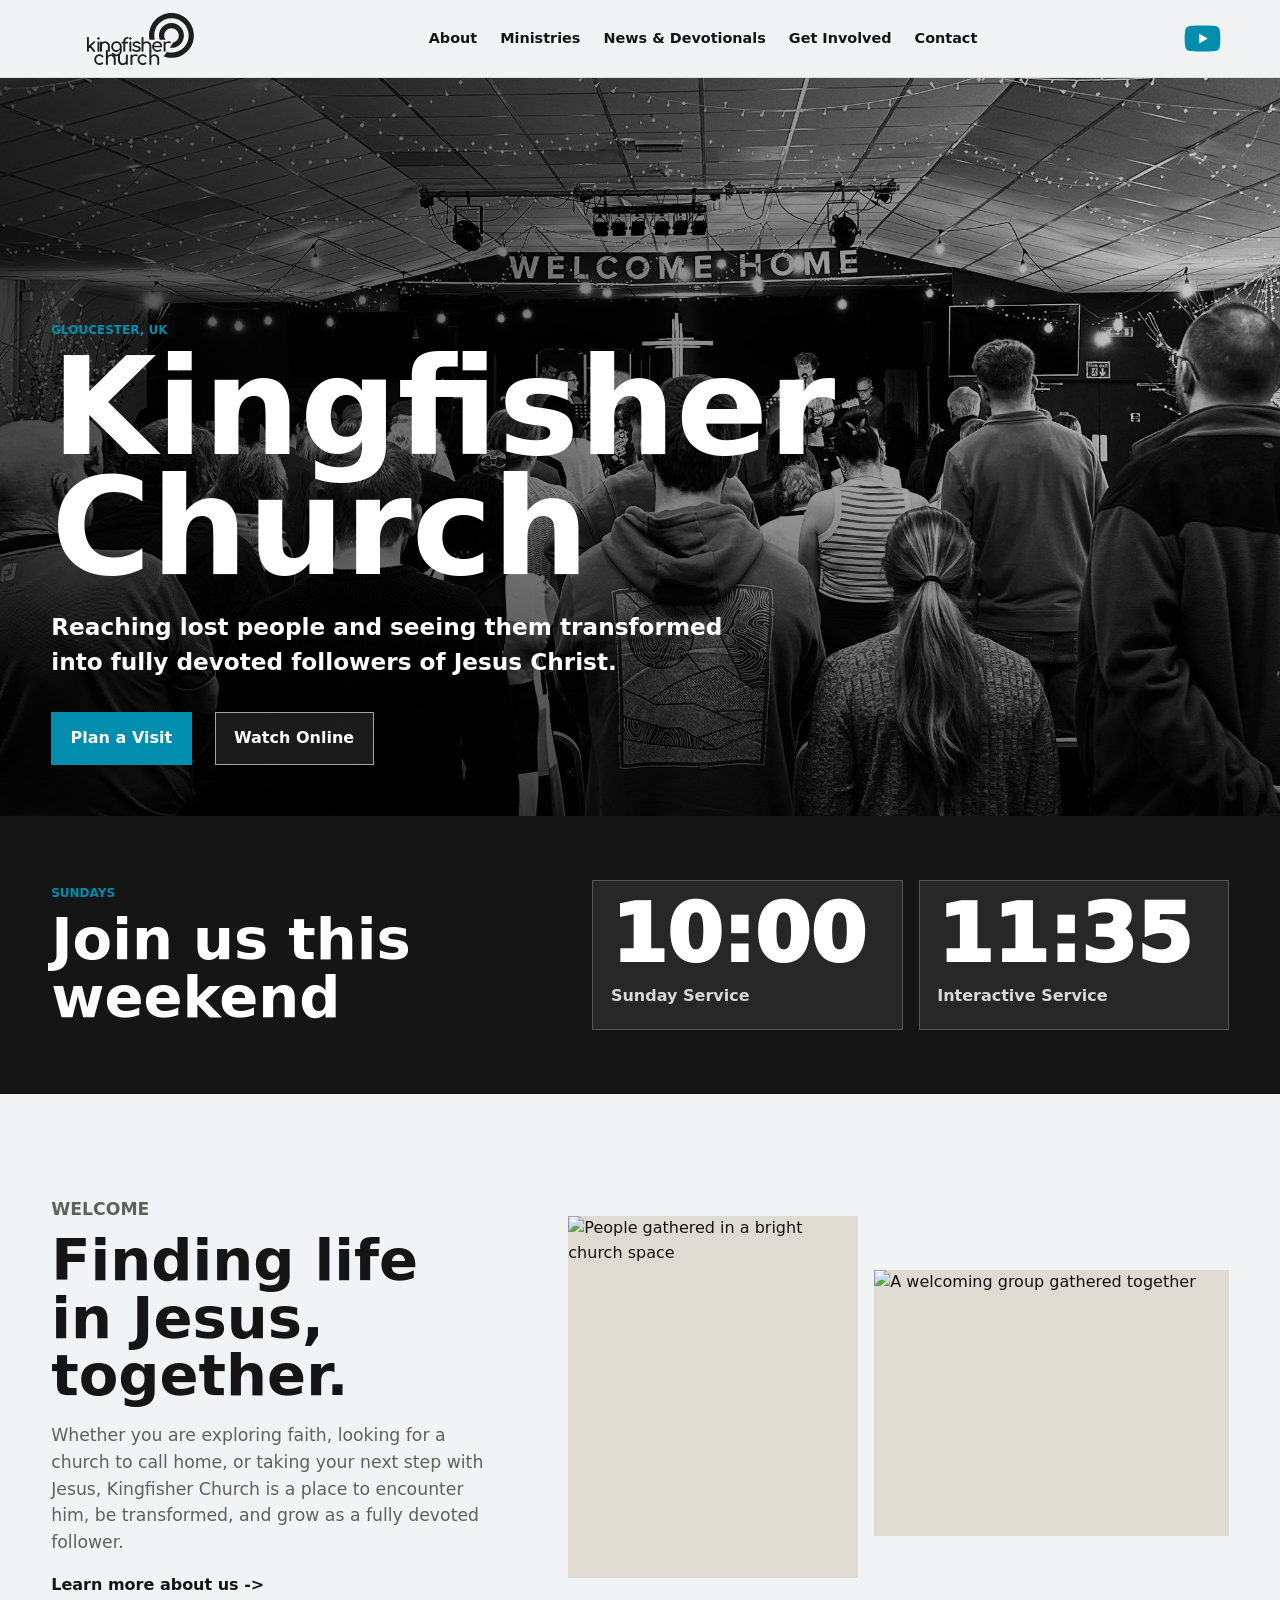
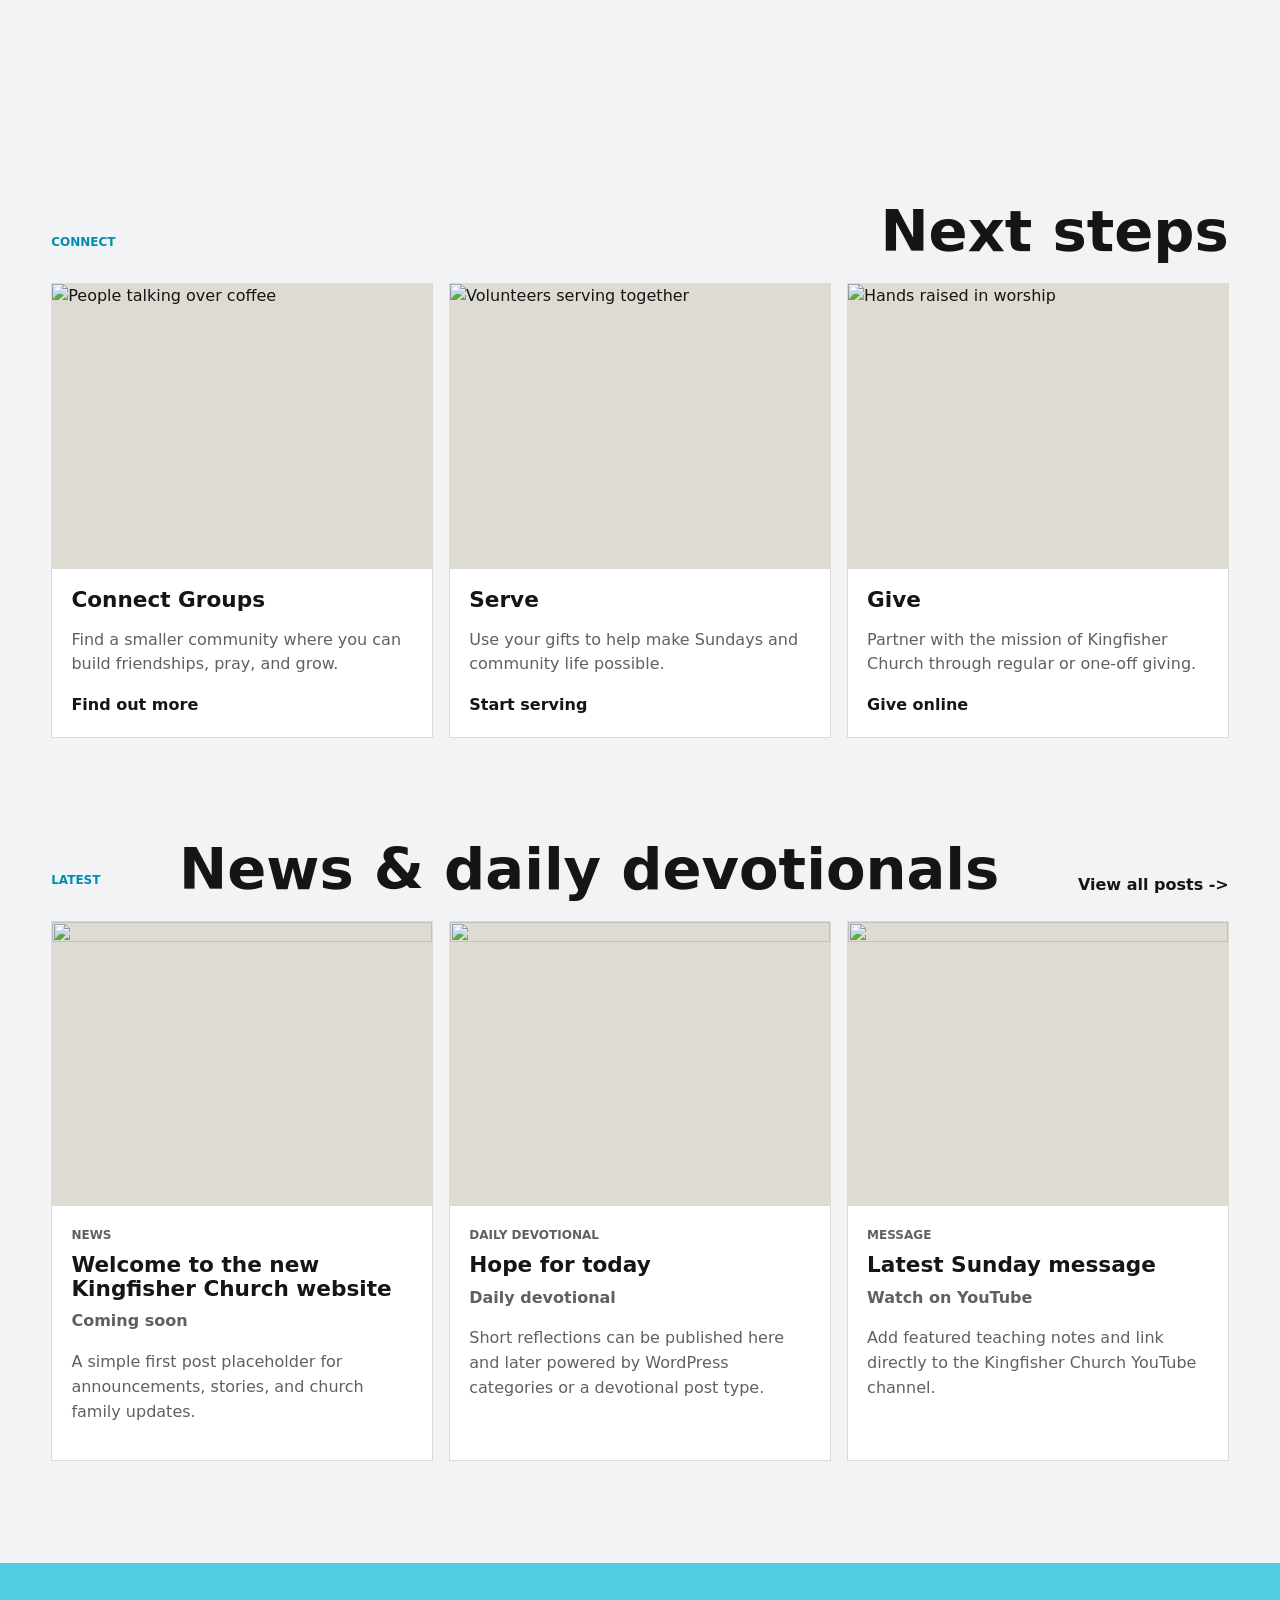
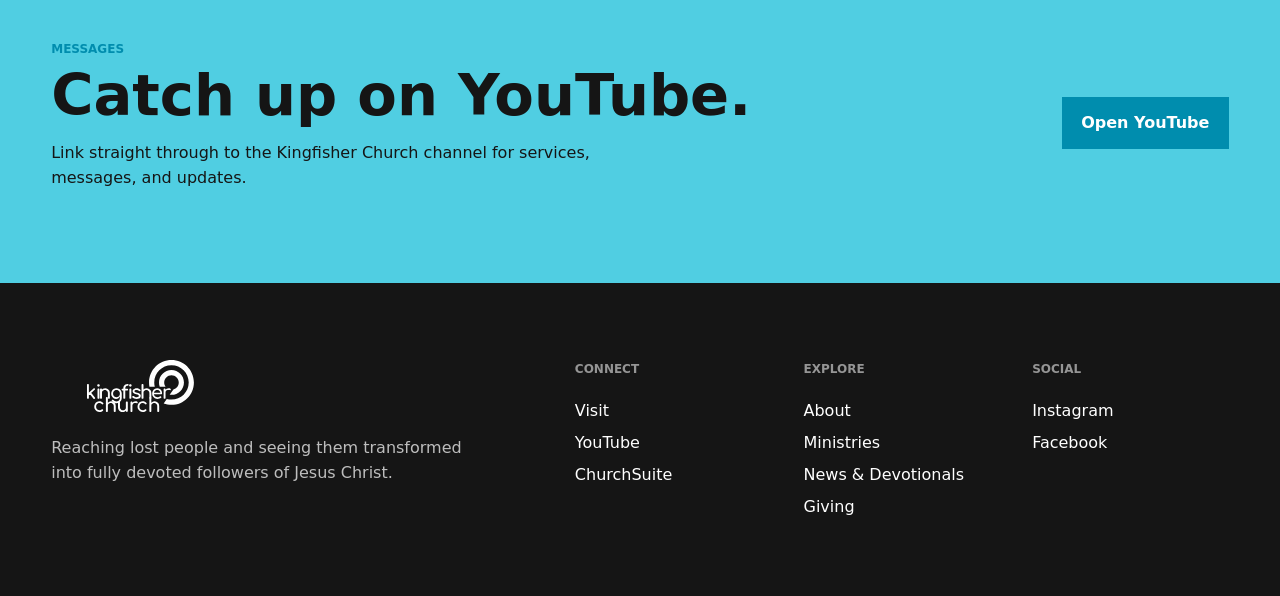
==== index.html @ 5fd3d388 "Initial Kingfisher website" ====
<!doctype html>
<html lang="en">
  <head>
    <meta charset="utf-8" />
    <meta name="viewport" content="width=device-width, initial-scale=1" />
    <meta
      name="description"
      content="Kingfisher Church in Gloucester: reaching lost people and seeing them transformed into fully devoted followers of Jesus Christ."
    />
    <title>Kingfisher Church | Gloucester</title>
    <link rel="preconnect" href="https://images.unsplash.com" />
    <link rel="stylesheet" href="assets/css/styles.css" />
    <script src="assets/js/content.js" defer></script>
    <script src="assets/js/main.js?v=4" defer></script>
  </head>
  <body data-page="home">
    <a class="skip-link" href="#main">Skip to content</a>
    <header class="site-header" data-header>
      <a class="brand" href="index.html" aria-label="Kingfisher Church home">
        <img class="brand-logo" src="assets/img/churchlogo.svg" alt="Kingfisher Church" />
      </a>
      <nav class="desktop-nav" aria-label="Primary navigation">
        <a href="about.html">About</a>
        <a href="ministries.html">Ministries</a>
        <a href="posts.html">News & Devotionals</a>
        <a href="get-involved.html">Get Involved</a>
        <a href="contact.html">Contact</a>
      </nav>
      <div class="header-actions">
        <a class="icon-link youtube-link" href="https://www.youtube.com/@kingfisherchurch" aria-label="Kingfisher Church on YouTube">
          <svg viewBox="0 0 24 24" aria-hidden="true">
            <path d="M22.54 6.42a2.78 2.78 0 0 0-1.95-1.96C18.88 4 12 4 12 4s-6.88 0-8.59.46a2.78 2.78 0 0 0-1.95 1.96A29 29 0 0 0 1 12a29 29 0 0 0 .46 5.58 2.78 2.78 0 0 0 1.95 1.96C5.12 20 12 20 12 20s6.88 0 8.59-.46a2.78 2.78 0 0 0 1.95-1.96A29 29 0 0 0 23 12a29 29 0 0 0-.46-5.58Z"></path>
            <path class="youtube-play" d="m10 15 5.2-3L10 9v6Z"></path>
          </svg>
        </a>
        <button class="menu-toggle" type="button" aria-expanded="false" aria-controls="mobile-menu" data-menu-toggle>
          <span data-menu-label>Menu</span>
          <span class="menu-icon" aria-hidden="true"></span>
        </button>
      </div>
    </header>

    <div class="mobile-menu" id="mobile-menu" aria-hidden="true" data-mobile-menu>
      <div class="mobile-menu-inner">
        <div class="mobile-menu-group">
          <p class="menu-group-title">Start Here</p>
          <a href="index.html">Home</a>
          <a href="about.html">About Us</a>
          <a href="contact.html">Visit Us</a>
        </div>
        <details class="mobile-folder" open>
          <summary>Explore</summary>
          <a href="ministries.html">Ministries</a>
          <a href="posts.html">News & Devotionals</a>
          <a href="get-involved.html">Get Involved</a>
        </details>
        <details class="mobile-folder">
          <summary>Connect</summary>
          <a href="https://www.youtube.com/@kingfisherchurch">YouTube Channel</a>
          <a href="https://login.churchsuite.com/">ChurchSuite</a>
          <a href="contact.html">Contact</a>
        </details>
        <a class="button mobile-feature-link" href="contact.html">Plan Your Visit</a>
      </div>
    </div>

    <main id="main">
      <section class="hero">
        <div class="hero-media" aria-hidden="true"></div>
        <div class="hero-content">
          <p class="eyebrow">Gloucester, UK</p>
          <h1>Kingfisher Church</h1>
          <p class="hero-copy">Reaching lost people and seeing them transformed into fully devoted followers of Jesus Christ.</p>
          <div class="hero-actions">
            <a class="button" href="contact.html">Plan a Visit</a>
            <a class="button button-ghost" href="https://www.youtube.com/@kingfisherchurch">Watch Online</a>
          </div>
        </div>
      </section>

      <section class="service-band" aria-labelledby="service-title">
        <div>
          <p class="eyebrow">Sundays</p>
          <h2 id="service-title">Join us this weekend</h2>
        </div>
        <div class="service-times">
          <article>
            <span>10:00</span>
            <p>Sunday Service</p>
          </article>
          <article>
            <span>11:35</span>
            <p>Interactive Service</p>
          </article>
        </div>
      </section>

      <section class="split-section">
        <div class="section-copy">
          <p class="eyebrow">Welcome</p>
          <h2>Finding life in Jesus, together.</h2>
          <p>
            Whether you are exploring faith, looking for a church to call home, or taking your next step with Jesus,
            Kingfisher Church is a place to encounter him, be transformed, and grow as a fully devoted follower.
          </p>
          <a class="arrow-link" href="about.html">Learn more about us</a>
        </div>
        <div class="image-pair" aria-label="Church community photos">
          <img
            src="https://images.unsplash.com/photo-1523803326055-9729b9e02e5a?auto=format&fit=crop&w=900&q=80"
            alt="People gathered in a bright church space"
          />
          <img
            src="https://images.unsplash.com/photo-1511632765486-a01980e01a18?auto=format&fit=crop&w=900&q=80"
            alt="A welcoming group gathered together"
          />
        </div>
      </section>

      <section class="card-section" aria-labelledby="next-title">
        <div class="section-heading">
          <p class="eyebrow">Connect</p>
          <h2 id="next-title">Next steps</h2>
        </div>
        <div class="feature-grid">
          <article class="feature-card">
            <img
              src="https://images.unsplash.com/photo-1529156069898-49953e39b3ac?auto=format&fit=crop&w=800&q=80"
              alt="People talking over coffee"
            />
            <div>
              <h3>Connect Groups</h3>
              <p>Find a smaller community where you can build friendships, pray, and grow.</p>
              <a href="get-involved.html#connect-groups">Find out more</a>
            </div>
          </article>
          <article class="feature-card">
            <img
              src="https://images.unsplash.com/photo-1559027615-cd4628902d4a?auto=format&fit=crop&w=800&q=80"
              alt="Volunteers serving together"
            />
            <div>
              <h3>Serve</h3>
              <p>Use your gifts to help make Sundays and community life possible.</p>
              <a href="get-involved.html#serving">Start serving</a>
            </div>
          </article>
          <article class="feature-card">
            <img
              src="https://images.unsplash.com/photo-1509099836639-18ba1795216d?auto=format&fit=crop&w=800&q=80"
              alt="Hands raised in worship"
            />
            <div>
              <h3>Give</h3>
              <p>Partner with the mission of Kingfisher Church through regular or one-off giving.</p>
              <a href="https://kingfisherchurch.churchsuite.com/donate/">Give online</a>
            </div>
          </article>
        </div>
      </section>

      <section class="latest-section" aria-labelledby="latest-title">
        <div class="section-heading">
          <p class="eyebrow">Latest</p>
          <h2 id="latest-title">News & daily devotionals</h2>
          <a class="arrow-link" href="posts.html">View all posts</a>
        </div>
        <div class="post-grid" data-post-preview></div>
      </section>

      <section class="cta-band">
        <div>
          <p class="eyebrow">Messages</p>
          <h2>Catch up on YouTube.</h2>
          <p>Link straight through to the Kingfisher Church channel for services, messages, and updates.</p>
        </div>
        <a class="button" href="https://www.youtube.com/@kingfisherchurch">Open YouTube</a>
      </section>
    </main>

    <footer class="site-footer" data-footer></footer>
  </body>
</html>
---- assets/css/styles.css ----
:root {
  --ink: #151515;
  --muted: #5e625d;
  --paper: #f1f3f4;
  --panel: #ffffff;
  --line: #dedbd2;
  --teal: #008dae;
  --teal-dark: #006c85;
  --coral: #008dae;
  --gold: #50cee2;
  --shadow: 0 24px 70px rgba(21, 21, 21, 0.14);
  --max: 1180px;
}

* {
  box-sizing: border-box;
}

html {
  scroll-behavior: smooth;
}

body {
  margin: 0;
  background: var(--paper);
  color: var(--ink);
  font-family:
    Inter, ui-sans-serif, system-ui, -apple-system, BlinkMacSystemFont, "Segoe UI", sans-serif;
  line-height: 1.55;
}

body.menu-open {
  overflow: hidden;
}

img {
  display: block;
  max-width: 100%;
}

a {
  color: inherit;
}

.skip-link {
  position: fixed;
  left: 1rem;
  top: 1rem;
  z-index: 30;
  transform: translateY(-150%);
  background: var(--ink);
  color: white;
  padding: 0.7rem 1rem;
}

.skip-link:focus {
  transform: translateY(0);
}

.site-header {
  position: sticky;
  top: 0;
  z-index: 20;
  display: flex;
  align-items: center;
  justify-content: space-between;
  min-height: 78px;
  padding: 0 4vw;
  background: rgba(241, 243, 244, 0.93);
  border-bottom: 1px solid rgba(222, 219, 210, 0.85);
  backdrop-filter: blur(18px);
}

.brand {
  display: inline-flex;
  align-items: center;
  color: var(--ink);
  font-weight: 800;
  text-decoration: none;
}

.brand-logo {
  display: block;
  width: 178px;
  max-width: 42vw;
  height: auto;
  max-height: 52px;
  object-fit: contain;
}

.desktop-nav,
.header-actions,
.hero-actions {
  display: flex;
  align-items: center;
  gap: clamp(0.8rem, 1.8vw, 1.6rem);
}

.desktop-nav a,
.text-link {
  color: var(--ink);
  font-size: 0.9rem;
  font-weight: 750;
  text-decoration: none;
}

.icon-link {
  display: inline-grid;
  width: 52px;
  height: 52px;
  place-items: center;
  color: var(--teal);
  text-decoration: none;
  transition:
    color 180ms ease,
    transform 180ms ease;
}

.icon-link:hover {
  color: var(--teal-dark);
  transform: translateY(-1px);
}

.icon-link svg {
  display: block;
  width: 39px;
  height: 39px;
  fill: currentColor;
}

.youtube-play {
  fill: white;
}

.desktop-nav a:hover,
.text-link:hover,
.arrow-link:hover,
.site-footer a:hover {
  color: var(--teal);
}

.button {
  display: inline-flex;
  align-items: center;
  justify-content: center;
  min-height: 46px;
  padding: 0.8rem 1.15rem;
  border: 1px solid var(--teal);
  background: var(--teal);
  color: white;
  font-weight: 800;
  text-decoration: none;
  transition:
    background 180ms ease,
    border-color 180ms ease,
    transform 180ms ease;
}

.button:hover {
  background: var(--teal-dark);
  border-color: var(--teal-dark);
  transform: translateY(-1px);
}

.button-small {
  min-height: 38px;
  padding: 0.55rem 0.95rem;
}

.button-ghost {
  background: rgba(255, 255, 255, 0.1);
  border-color: rgba(255, 255, 255, 0.6);
}

.button-secondary {
  background: var(--ink);
  border-color: var(--ink);
}

.menu-toggle {
  display: none;
  align-items: center;
  gap: 0.55rem;
  min-height: 42px;
  border: 1px solid var(--line);
  background: white;
  color: var(--ink);
  font: inherit;
  font-weight: 800;
  padding: 0.55rem 0.8rem;
}

.menu-icon {
  position: relative;
  width: 18px;
  height: 12px;
}

.menu-icon::before,
.menu-icon::after {
  position: absolute;
  left: 0;
  width: 18px;
  height: 2px;
  background: currentColor;
  content: "";
  transition:
    transform 180ms ease,
    top 180ms ease;
}

.menu-icon::before {
  top: 0;
}

.menu-icon::after {
  top: 10px;
}

.menu-open .menu-icon::before {
  top: 5px;
  transform: rotate(45deg);
}

.menu-open .menu-icon::after {
  top: 5px;
  transform: rotate(-45deg);
}

.mobile-menu {
  position: fixed;
  inset: 78px 0 0;
  z-index: 19;
  visibility: hidden;
  background: var(--paper);
  opacity: 0;
  transition:
    opacity 180ms ease,
    visibility 180ms ease;
}

.menu-open .mobile-menu {
  visibility: visible;
  opacity: 1;
}

.mobile-menu-inner {
  width: 100%;
  min-height: 100%;
  padding: 1rem 4vw 2rem;
  background: var(--paper);
  transform: translateX(100%);
  transition: transform 220ms ease;
}

.menu-open .mobile-menu-inner {
  transform: translateX(0);
}

.mobile-menu a,
.mobile-folder summary {
  display: flex;
  align-items: center;
  justify-content: space-between;
  min-height: 50px;
  border-bottom: 1px solid var(--line);
  color: var(--ink);
  font-size: 1.05rem;
  font-weight: 800;
  text-decoration: none;
}

.mobile-folder summary {
  cursor: pointer;
}

.mobile-folder a {
  padding-left: 1rem;
  color: var(--muted);
  font-size: 1rem;
}

.menu-group-title,
.eyebrow,
.tag {
  margin: 0 0 0.55rem;
  color: var(--coral);
  font-size: 0.75rem;
  font-weight: 900;
  letter-spacing: 0;
  text-transform: uppercase;
}

.mobile-feature-link {
  width: 100%;
  margin-top: 1.2rem;
}

.hero {
  position: relative;
  display: grid;
  min-height: clamp(620px, 82vh, 820px);
  align-items: end;
  padding: min(18vh, 9rem) 4vw 4vw;
  overflow: hidden;
  color: white;
}

.hero-media {
  position: absolute;
  inset: 0;
  background:
    linear-gradient(90deg, rgba(0, 0, 0, 0.72), rgba(0, 0, 0, 0.18)),
    linear-gradient(0deg, rgba(0, 0, 0, 0.5), transparent 45%),
    url("../img/kingfisher-hero.jpg") center / cover;
  transform: scale(1.02);
}

.hero-content {
  position: relative;
  width: min(820px, 100%);
}

.hero h1,
.page-hero h1 {
  max-width: 980px;
  margin: 0;
  font-size: 8.5rem;
  line-height: 0.88;
  letter-spacing: 0;
  text-wrap: balance;
}

.hero-copy {
  max-width: 720px;
  margin: 1.3rem 0 2rem;
  font-size: 1.45rem;
  font-weight: 700;
}

.service-band {
  display: grid;
  grid-template-columns: minmax(0, 0.8fr) minmax(300px, 1fr);
  gap: 2rem;
  align-items: center;
  padding: clamp(2rem, 5vw, 4rem) 4vw;
  background: var(--ink);
  color: white;
}

.service-band h2,
.section-heading h2,
.section-copy h2,
.cta-band h2,
.contact-card h2,
.pathway h2,
.values-band h2 {
  margin: 0;
  font-size: 3.6rem;
  line-height: 1;
  letter-spacing: 0;
  text-wrap: balance;
}

.service-times {
  display: grid;
  grid-template-columns: repeat(2, minmax(0, 1fr));
  gap: 1rem;
}

.service-times article {
  min-height: 150px;
  padding: 1.1rem;
  border: 1px solid rgba(255, 255, 255, 0.22);
  background: rgba(255, 255, 255, 0.08);
}

.service-times span {
  display: block;
  font-size: 5rem;
  font-weight: 950;
  line-height: 0.9;
}

.service-times p {
  margin: 0.85rem 0 0;
  color: rgba(255, 255, 255, 0.82);
  font-weight: 800;
}

.split-section,
.card-section,
.latest-section,
.devotional-callout,
.giving-layout,
.content-section,
.pastor-band,
.values-band,
.pathway-list,
.scripture-band,
.give-panel,
.contact-layout {
  width: min(var(--max), calc(100% - 8vw));
  margin: 0 auto;
  padding: clamp(3.5rem, 8vw, 7rem) 0;
}

.split-section {
  display: grid;
  grid-template-columns: minmax(0, 0.8fr) minmax(300px, 1.2fr);
  gap: clamp(2rem, 6vw, 5rem);
  align-items: center;
}

.section-copy p {
  max-width: 62ch;
  color: var(--muted);
  font-size: 1.08rem;
}

.arrow-link {
  color: var(--ink);
  font-weight: 900;
  text-decoration: none;
}

.arrow-link::after {
  content: " ->";
}

.image-pair {
  display: grid;
  grid-template-columns: 0.9fr 1.1fr;
  gap: 1rem;
  align-items: end;
}

.image-pair img,
.wide-image,
.feature-card img,
.post-card img,
.ministry-card img {
  width: 100%;
  object-fit: cover;
  background: var(--line);
}

.image-pair img:first-child {
  aspect-ratio: 4 / 5;
}

.image-pair img:last-child {
  aspect-ratio: 4 / 3;
  margin-bottom: 12%;
}

.wide-image {
  aspect-ratio: 5 / 3;
}

.section-heading {
  display: flex;
  align-items: end;
  justify-content: space-between;
  gap: 1.5rem;
  margin-bottom: 1.4rem;
}

.section-intro {
  max-width: 58ch;
  margin: 0;
  color: var(--muted);
  font-size: 1.02rem;
}

.story-section {
  align-items: start;
  grid-template-columns: minmax(0, 1fr) minmax(300px, 0.9fr);
}

.story-section .section-copy p {
  max-width: 66ch;
}

.story-aside {
  display: grid;
  gap: 1.2rem;
  align-content: start;
}

.story-aside .wide-image {
  aspect-ratio: 4 / 3;
}

.mission-quote {
  margin: 0;
  padding: 1.2rem 1.2rem 1.2rem 1.4rem;
  background: var(--panel);
  border-left: 5px solid var(--teal);
}

.mission-quote p {
  margin: 0;
  color: var(--ink);
  font-size: 1.5rem;
  font-weight: 900;
  line-height: 1.15;
  text-transform: uppercase;
}

.mission-quote cite {
  display: block;
  margin-top: 0.55rem;
  color: var(--muted);
  font-style: normal;
  font-weight: 800;
}

.pastor-band {
  display: grid;
  grid-template-columns: minmax(180px, 280px) minmax(0, 1fr);
  gap: clamp(1.4rem, 4vw, 3rem);
  align-items: center;
  padding-top: 0;
}

.pastor-photo {
  width: 100%;
  height: clamp(320px, 34vw, 420px);
  aspect-ratio: 4 / 5;
  object-fit: cover;
  object-position: center top;
  background: var(--line);
}

.pastor-copy {
  max-width: 680px;
  padding: clamp(1.4rem, 4vw, 2.4rem);
  background: var(--panel);
  border: 1px solid var(--line);
}

.pastor-copy h2 {
  margin: 0;
  font-size: 3rem;
  line-height: 1;
  letter-spacing: 0;
}

.pastor-copy p {
  color: var(--muted);
  font-size: 1.05rem;
}

.pastor-copy .leader-role {
  margin: 0.75rem 0 1rem;
  color: var(--ink);
  font-weight: 900;
}

.bio-placeholder {
  margin-bottom: 0;
  padding-top: 1rem;
  border-top: 1px solid var(--line);
  font-weight: 800;
}

.feature-grid,
.post-grid,
.ministry-grid,
.value-grid {
  display: grid;
  grid-template-columns: repeat(3, minmax(0, 1fr));
  gap: 1rem;
}

.feature-card,
.post-card,
.ministry-card,
.value-grid article,
.contact-card {
  background: var(--panel);
  border: 1px solid var(--line);
}

.feature-card img,
.post-card img {
  aspect-ratio: 4 / 3;
}

.feature-card div,
.post-card div,
.ministry-card div,
.value-grid article {
  padding: 1.2rem;
}

.core-values article {
  display: grid;
  grid-template-columns: 76px minmax(0, 1fr);
  gap: 1.2rem;
  align-content: start;
  align-items: start;
  min-height: 150px;
}

.core-values p {
  margin: 0;
  color: var(--ink);
  font-weight: 750;
}

.value-grid.core-values {
  grid-template-columns: repeat(2, minmax(0, 1fr));
}

.value-number {
  display: block;
  color: var(--teal);
  font-size: clamp(3.2rem, 6vw, 5rem);
  font-weight: 950;
  line-height: 0.82;
}

.feature-card h3,
.post-card h3,
.ministry-card h2,
.value-grid h3 {
  margin: 0 0 0.55rem;
  font-size: 1.35rem;
  line-height: 1.1;
}

.feature-card p,
.post-card p,
.ministry-card p,
.value-grid p {
  color: var(--muted);
}

.feature-card a {
  font-weight: 900;
  text-decoration: none;
}

.latest-section {
  padding-top: 0;
}

.devotional-callout {
  display: flex;
  align-items: center;
  justify-content: space-between;
  gap: 2rem;
  padding: clamp(1.8rem, 4vw, 2.6rem);
  background: var(--panel);
  border: 1px solid var(--line);
}

.devotional-callout h2 {
  margin: 0;
  font-size: 2.2rem;
  line-height: 1;
  letter-spacing: 0;
}

.devotional-callout p:not(.eyebrow) {
  max-width: 58ch;
  color: var(--muted);
}

.post-date {
  margin: 0;
  color: var(--teal);
  font-weight: 850;
}

.giving-layout {
  display: grid;
  grid-template-columns: minmax(0, 1fr) minmax(320px, 0.85fr);
  gap: clamp(2rem, 6vw, 5rem);
  align-items: start;
}

.giving-layout-flipped {
  grid-template-columns: minmax(320px, 0.75fr) minmax(0, 1fr);
  padding-top: 0;
}

.giving-copy h2,
.give-panel h2 {
  margin: 0;
  font-size: 3.4rem;
  line-height: 1;
  letter-spacing: 0;
  text-wrap: balance;
}

.giving-copy p,
.content-prose p,
.give-panel p,
.support-note p {
  color: var(--muted);
  font-size: 1.08rem;
}

.teaching-list {
  display: grid;
  gap: 0.8rem;
  margin: 1.6rem 0 0;
  padding: 0;
  list-style: none;
}

.teaching-list li {
  padding: 1rem 1.1rem;
  background: var(--panel);
  border-left: 4px solid var(--teal);
  color: var(--ink);
  font-weight: 750;
}

.giving-media {
  position: sticky;
  top: 104px;
}

.video-frame {
  position: relative;
  aspect-ratio: 16 / 9;
  background: var(--ink);
}

.video-frame iframe {
  position: absolute;
  inset: 0;
  width: 100%;
  height: 100%;
  border: 0;
}

.video-fallback-link {
  display: inline-block;
  margin-top: 0.75rem;
  color: var(--ink);
  font-weight: 900;
  text-decoration: none;
}

.video-fallback-link::after {
  content: " ->";
}

.scripture-band {
  display: grid;
  grid-template-columns: repeat(2, minmax(0, 1fr));
  gap: 1rem;
  padding-top: 0;
}

.scripture-band blockquote,
.support-note,
.give-panel {
  margin: 0;
  padding: clamp(1.4rem, 4vw, 2.4rem);
  background: var(--panel);
  border: 1px solid var(--line);
}

.scripture-band p {
  margin: 0;
  color: var(--ink);
  font-size: 1.55rem;
  font-weight: 900;
  line-height: 1.15;
}

.scripture-band cite {
  display: block;
  margin-top: 0.8rem;
  color: var(--muted);
  font-style: normal;
  font-weight: 850;
}

.content-section {
  padding-top: 0;
}

.content-prose {
  max-width: 850px;
}

.support-note h3 {
  margin: 0 0 0.7rem;
  font-size: 1.5rem;
  line-height: 1.1;
}

.support-carousel {
  position: relative;
  margin-top: 1.4rem;
  padding: 0 2.3rem;
}

.support-carousel-track {
  position: relative;
  height: 190px;
  overflow: hidden;
}

.support-slide {
  position: absolute;
  top: 50%;
  left: 50%;
  display: grid;
  width: min(62%, 270px);
  min-height: 126px;
  margin: 0;
  place-items: center;
  opacity: 0;
  pointer-events: none;
  transform: translate(-50%, -50%) scale(0.5);
  transition:
    opacity 300ms ease,
    transform 300ms ease;
}

.support-slide:first-child,
.support-slide.is-active {
  z-index: 2;
  opacity: 1;
  transform: translate(-50%, -50%) scale(1);
}

.support-carousel.is-ready .support-slide:first-child {
  opacity: 0;
  transform: translate(-50%, -50%) scale(0.5);
}

.support-carousel.is-ready .support-slide.is-active {
  opacity: 1;
  transform: translate(-50%, -50%) scale(1);
}

.support-slide.is-prev {
  z-index: 1;
  opacity: 0.5;
  transform: translate(-122%, -50%) scale(0.58);
}

.support-slide.is-next {
  z-index: 1;
  opacity: 0.5;
  transform: translate(22%, -50%) scale(0.58);
}

.support-slide img {
  width: 100%;
  height: 108px;
  object-fit: contain;
  filter: grayscale(1);
  opacity: 0.82;
}

.support-slide.is-active img {
  opacity: 0.9;
}

.support-slide figcaption {
  position: absolute;
  width: 1px;
  height: 1px;
  margin: -1px;
  padding: 0;
  overflow: hidden;
  clip: rect(0 0 0 0);
  white-space: nowrap;
  border: 0;
}

.carousel-control {
  position: absolute;
  top: 50%;
  z-index: 3;
  display: inline-grid;
  width: 34px;
  height: 34px;
  place-items: center;
  border: 1px solid var(--line);
  background: var(--panel);
  color: var(--ink);
  cursor: pointer;
  font: inherit;
  font-size: 1.6rem;
  font-weight: 900;
  line-height: 1;
  transform: translateY(-50%);
}

.carousel-control:hover {
  border-color: var(--teal);
  color: var(--teal);
}

.carousel-control-prev {
  left: 0;
}

.carousel-control-next {
  right: 0;
}

.support-logo-fallback {
  display: grid;
  grid-template-columns: repeat(2, minmax(0, 1fr));
  gap: 0.8rem;
  margin-top: 1.2rem;
}

.support-logo-fallback img {
  width: 100%;
  height: 58px;
  padding: 0.85rem;
  object-fit: contain;
  background: rgba(241, 243, 244, 0.72);
  border: 1px solid var(--line);
  filter: grayscale(1);
  opacity: 0.74;
}

.give-panel {
  display: grid;
  grid-template-columns: minmax(0, 1fr) minmax(250px, 0.45fr);
  gap: 2rem;
  align-items: center;
  margin-bottom: clamp(3.5rem, 8vw, 7rem);
}

.give-actions {
  display: grid;
  gap: 1rem;
  justify-items: start;
}

.cta-band {
  display: flex;
  align-items: center;
  justify-content: space-between;
  gap: 2rem;
  padding: clamp(2.5rem, 6vw, 5rem) 4vw;
  background: var(--gold);
}

.cta-band p {
  max-width: 60ch;
}

.site-footer {
  display: grid;
  grid-template-columns: 1.5fr repeat(3, minmax(120px, 0.6fr));
  gap: 2rem;
  padding: clamp(2.5rem, 6vw, 5rem) 4vw;
  background: var(--ink);
  color: white;
}

.site-footer p {
  max-width: 420px;
  color: rgba(255, 255, 255, 0.72);
}

.site-footer h2 {
  margin: 0 0 0.8rem;
  color: rgba(255, 255, 255, 0.55);
  font-size: 0.75rem;
  text-transform: uppercase;
}

.site-footer nav {
  display: grid;
  align-content: start;
  gap: 0.45rem;
}

.site-footer a {
  color: white;
  text-decoration: none;
}

.footer-brand {
  color: white;
}

.footer-brand .brand-logo {
  filter: brightness(0) invert(1);
}

.page-hero {
  padding: clamp(5rem, 10vw, 9rem) 4vw clamp(3rem, 6vw, 5rem);
  background: var(--ink);
  color: white;
}

.giving-hero {
  position: relative;
  overflow: hidden;
  isolation: isolate;
}

.giving-hero::before {
  position: absolute;
  inset: 0;
  z-index: -2;
  background: url("../img/giving-hero.jpg") center / cover;
  content: "";
  filter: grayscale(1);
  transform: scale(1.02);
}

.giving-hero::after {
  position: absolute;
  inset: 0;
  z-index: -1;
  background:
    linear-gradient(90deg, rgba(0, 0, 0, 0.84), rgba(0, 0, 0, 0.56) 48%, rgba(0, 0, 0, 0.28)),
    linear-gradient(0deg, rgba(0, 0, 0, 0.62), rgba(0, 0, 0, 0.18) 62%);
  content: "";
}

.page-hero p {
  max-width: 760px;
  font-size: 1.25rem;
}

.compact-hero {
  min-height: 420px;
  display: grid;
  align-content: end;
}

.ministry-grid {
  grid-template-columns: repeat(2, minmax(0, 1fr));
}

.ministry-card img {
  aspect-ratio: 16 / 9;
}

.pathway-list {
  display: grid;
  gap: 1rem;
}

.pathway {
  display: grid;
  grid-template-columns: 90px minmax(0, 1fr);
  gap: 1rem;
  padding: clamp(1.4rem, 4vw, 2.5rem);
  background: white;
  border: 1px solid var(--line);
}

.pathway > span {
  color: var(--coral);
  font-size: 2.4rem;
  font-weight: 950;
  line-height: 1;
}

.pathway p {
  max-width: 720px;
  color: var(--muted);
}

.pathway-more {
  display: block;
  width: fit-content;
  margin-top: 1rem;
  color: var(--ink);
  font-weight: 900;
  text-decoration: none;
}

.pathway-more::after {
  content: " ->";
}

.contact-layout {
  display: grid;
  grid-template-columns: minmax(280px, 0.65fr) minmax(320px, 1fr);
  gap: 1rem;
}

.contact-card {
  padding: clamp(1.4rem, 4vw, 2.2rem);
}

.contact-card dl {
  display: grid;
  gap: 1rem;
  margin: 1.4rem 0;
}

.contact-card dt {
  font-weight: 900;
}

.contact-card dd {
  margin: 0.2rem 0 0;
  color: var(--muted);
}

.map-wrap {
  min-height: 480px;
  background: white;
  border: 1px solid var(--line);
}

.map-wrap iframe {
  display: block;
  width: 100%;
  height: 440px;
  border: 0;
}

.map-wrap a {
  display: inline-block;
  padding: 1rem;
  font-weight: 850;
}

@media (max-width: 980px) {
  .desktop-nav,
  .header-actions .text-link,
  .header-actions .icon-link,
  .header-actions .button-small {
    display: none;
  }

  .menu-toggle {
    display: inline-flex;
  }

  .service-band,
  .split-section,
  .giving-layout,
  .pastor-band,
  .give-panel,
  .contact-layout {
    grid-template-columns: 1fr;
  }

  .hero h1,
  .page-hero h1 {
    font-size: 6.2rem;
  }

  .service-band h2,
  .section-heading h2,
  .section-copy h2,
  .giving-copy h2,
  .give-panel h2,
  .cta-band h2,
  .contact-card h2,
  .pathway h2,
  .values-band h2 {
    font-size: 2.9rem;
  }

  .service-times span {
    font-size: 4rem;
  }

  .pastor-photo {
    max-width: 320px;
  }

  .giving-media {
    position: static;
  }

  .feature-grid,
  .post-grid,
  .scripture-band,
  .value-grid,
  .ministry-grid,
  .site-footer {
    grid-template-columns: 1fr 1fr;
  }
}

@media (max-width: 680px) {
  .site-header {
    min-height: 68px;
  }

  .brand-logo {
    width: 146px;
    max-height: 44px;
  }

  .mobile-menu {
    inset: 68px 0 0;
  }

  .hero {
    min-height: 640px;
  }

  .hero h1,
  .page-hero h1 {
    font-size: 3.6rem;
  }

  .hero-copy {
    font-size: 1.15rem;
  }

  .service-band h2,
  .section-heading h2,
  .section-copy h2,
  .giving-copy h2,
  .give-panel h2,
  .cta-band h2,
  .contact-card h2,
  .pathway h2,
  .values-band h2 {
    font-size: 2.25rem;
  }

  .service-times span {
    font-size: 3.2rem;
  }

  .hero-actions,
  .cta-band,
  .devotional-callout,
  .section-heading {
    align-items: stretch;
    flex-direction: column;
  }

  .mission-quote p {
    font-size: 1.25rem;
  }

  .pastor-copy h2 {
    font-size: 2.25rem;
  }

  .pastor-photo {
    max-width: none;
  }

  .service-times,
  .feature-grid,
  .post-grid,
  .scripture-band,
  .support-logo-fallback,
  .value-grid,
  .ministry-grid,
  .site-footer {
    grid-template-columns: 1fr;
  }

  .core-values article {
    grid-template-columns: 1fr;
    min-height: 0;
  }

  .value-grid.core-values {
    grid-template-columns: 1fr;
  }

  .value-number {
    font-size: 3.6rem;
  }

  .support-carousel {
    padding: 0 0.55rem;
  }

  .support-carousel-track {
    height: 170px;
  }

.support-slide {
    width: min(76%, 270px);
    min-height: 116px;
  }

  .support-slide img {
    height: 104px;
  }

  .image-pair {
    grid-template-columns: 1fr;
  }

  .image-pair img:last-child {
    margin-bottom: 0;
  }

  .pathway {
    grid-template-columns: 1fr;
  }

  .map-wrap {
    min-height: 360px;
  }

  .map-wrap iframe {
    height: 320px;
  }
}
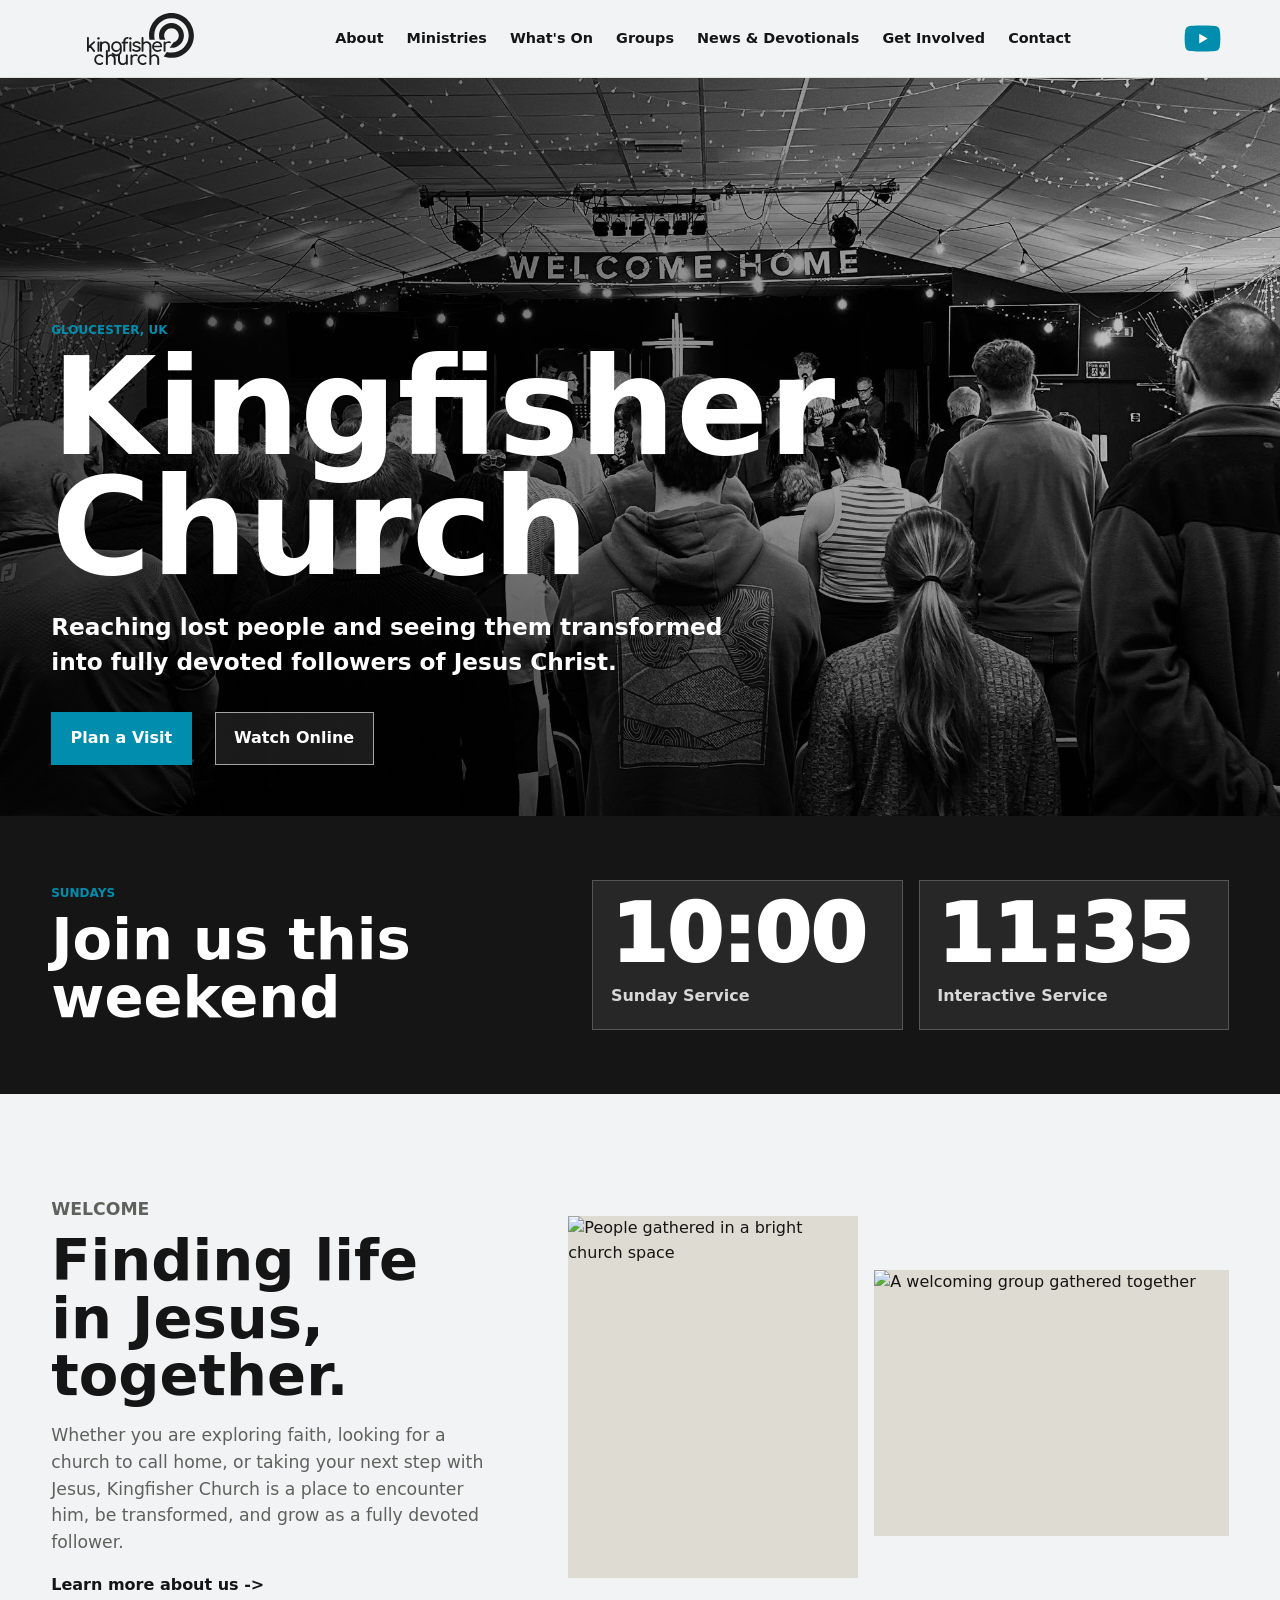
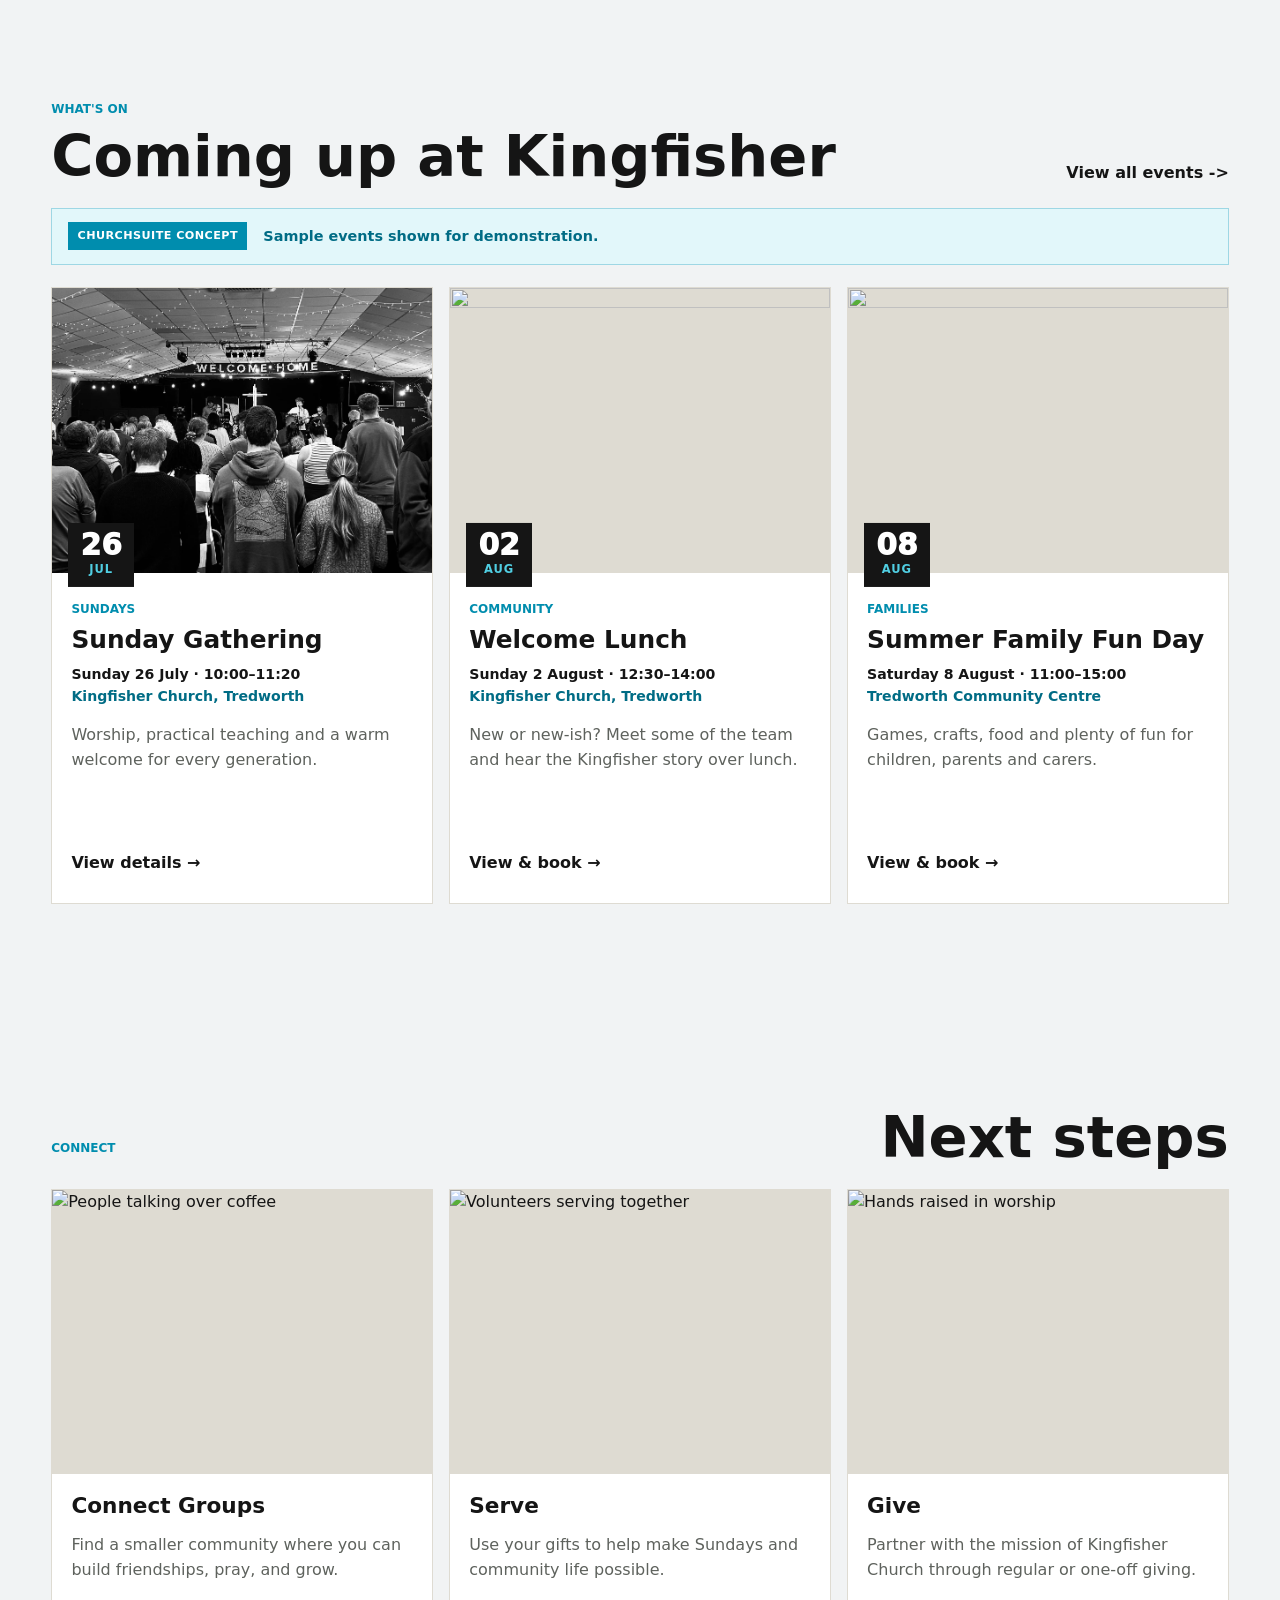
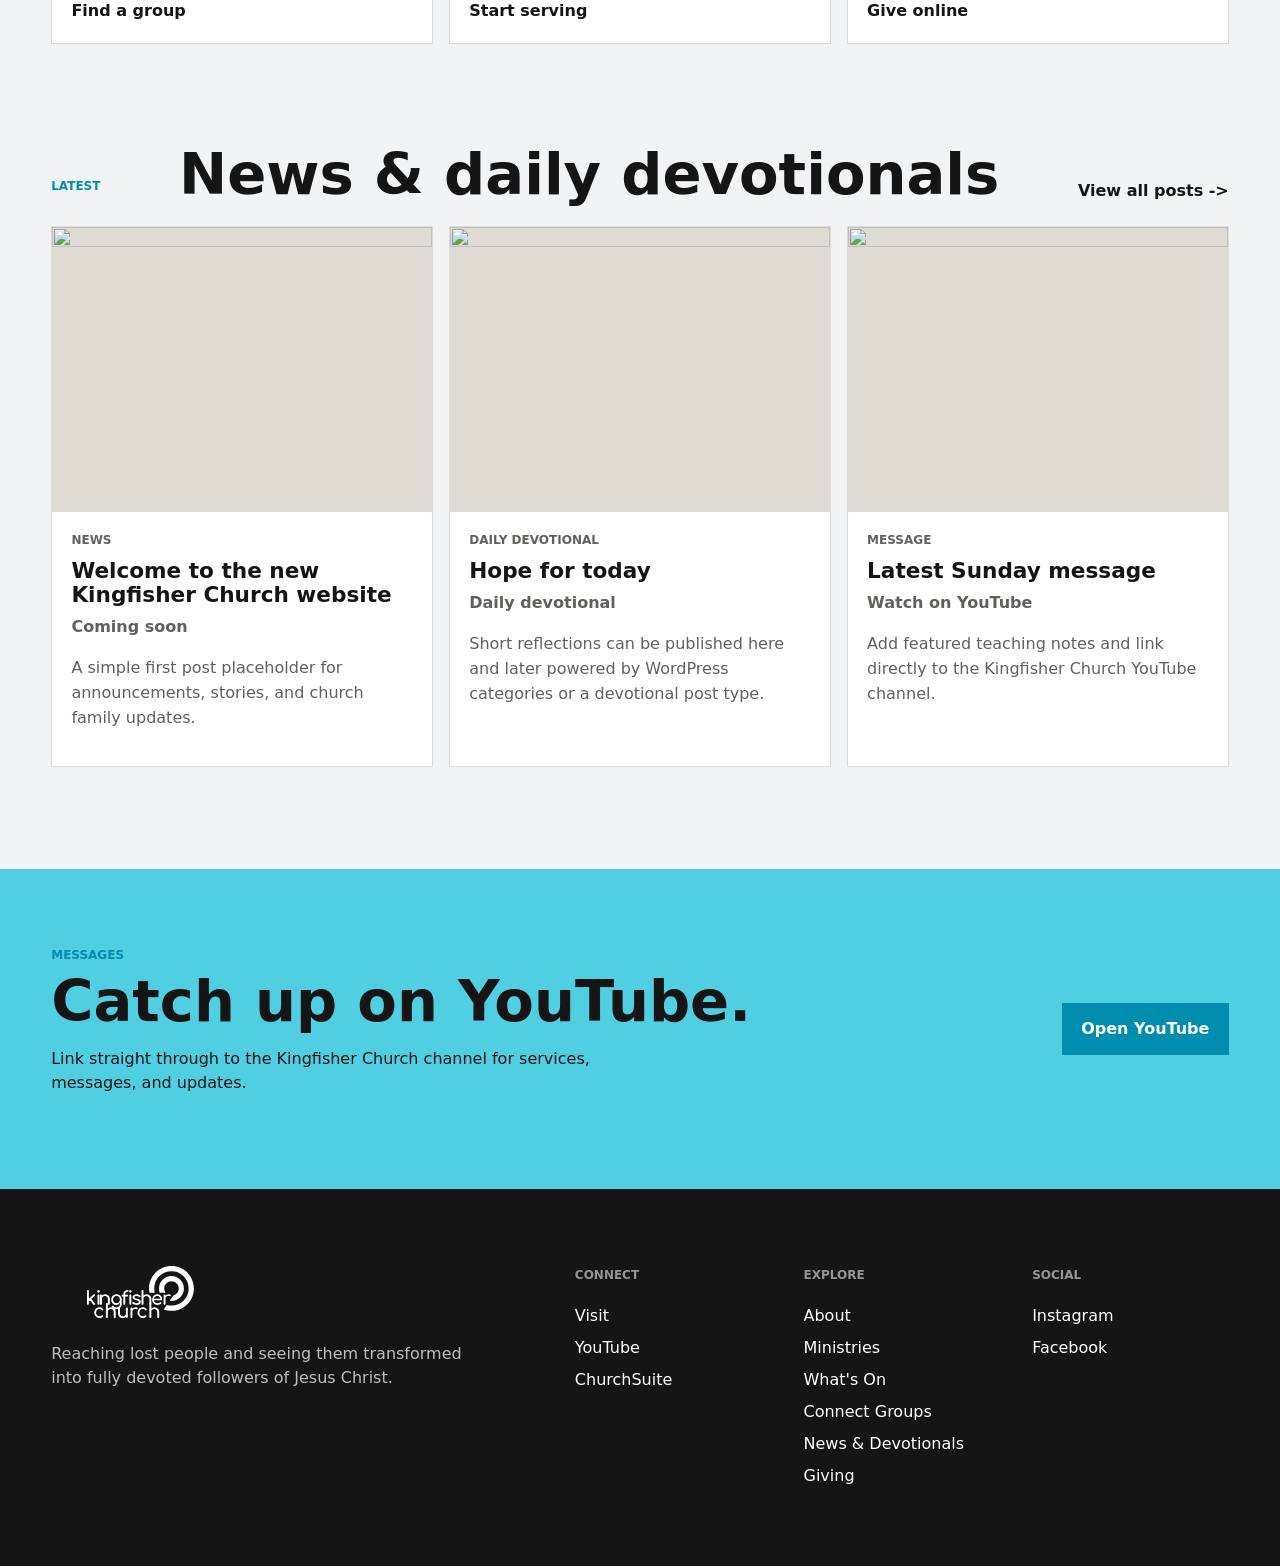
==== commit e4c7e5a1: "Add ChurchSuite integration concept" ====
--- a/index.html
+++ b/index.html
@@ -11,7 +11,9 @@
     <link rel="preconnect" href="https://images.unsplash.com" />
     <link rel="stylesheet" href="assets/css/styles.css" />
     <script src="assets/js/content.js" defer></script>
-    <script src="assets/js/main.js?v=4" defer></script>
+    <script src="assets/js/churchsuite-demo-data.js" defer></script>
+    <script src="assets/js/main.js?v=5" defer></script>
+    <script src="assets/js/churchsuite-demo.js" defer></script>
   </head>
   <body data-page="home">
     <a class="skip-link" href="#main">Skip to content</a>
@@ -22,6 +24,8 @@
       <nav class="desktop-nav" aria-label="Primary navigation">
         <a href="about.html">About</a>
         <a href="ministries.html">Ministries</a>
+        <a href="events.html">What's On</a>
+        <a href="groups.html">Groups</a>
         <a href="posts.html">News & Devotionals</a>
         <a href="get-involved.html">Get Involved</a>
         <a href="contact.html">Contact</a>
@@ -51,6 +55,8 @@
         <details class="mobile-folder" open>
           <summary>Explore</summary>
           <a href="ministries.html">Ministries</a>
+          <a href="events.html">What's On</a>
+          <a href="groups.html">Connect Groups</a>
           <a href="posts.html">News & Devotionals</a>
           <a href="get-involved.html">Get Involved</a>
         </details>
@@ -117,6 +123,21 @@
         </div>
       </section>
 
+      <section class="integration-preview" aria-labelledby="home-events-title">
+        <div class="section-heading integration-heading">
+          <div>
+            <p class="eyebrow">What's On</p>
+            <h2 id="home-events-title">Coming up at Kingfisher</h2>
+          </div>
+          <a class="arrow-link" href="events.html">View all events</a>
+        </div>
+        <div class="integration-demo-notice compact-demo-notice" aria-label="Demonstration notice">
+          <span>ChurchSuite concept</span>
+          <p>Sample events shown for demonstration.</p>
+        </div>
+        <div class="event-grid" data-event-preview></div>
+      </section>
+
       <section class="card-section" aria-labelledby="next-title">
         <div class="section-heading">
           <p class="eyebrow">Connect</p>
@@ -131,7 +152,7 @@
             <div>
               <h3>Connect Groups</h3>
               <p>Find a smaller community where you can build friendships, pray, and grow.</p>
-              <a href="get-involved.html#connect-groups">Find out more</a>
+              <a href="groups.html">Find a group</a>
             </div>
           </article>
           <article class="feature-card">
--- a/assets/css/styles.css
+++ b/assets/css/styles.css
@@ -1033,6 +1033,530 @@
   font-size: 1.25rem;
 }
 
+[hidden] {
+  display: none !important;
+}
+
+.integration-hero {
+  position: relative;
+  min-height: 500px;
+  display: grid;
+  align-content: end;
+  overflow: hidden;
+  isolation: isolate;
+  background:
+    radial-gradient(circle at 84% 18%, rgba(80, 206, 226, 0.42) 0 9%, transparent 9.3%),
+    radial-gradient(circle at 78% 30%, rgba(0, 141, 174, 0.46) 0 17%, transparent 17.3%),
+    linear-gradient(125deg, #151515 0 59%, #006c85 59% 78%, #008dae 78%);
+}
+
+.integration-hero::after {
+  position: absolute;
+  right: 7vw;
+  bottom: -105px;
+  z-index: -1;
+  width: clamp(240px, 32vw, 450px);
+  aspect-ratio: 1;
+  border: 36px solid rgba(255, 255, 255, 0.12);
+  border-radius: 50%;
+  content: "";
+}
+
+.groups-hero {
+  background:
+    radial-gradient(circle at 81% 24%, rgba(255, 255, 255, 0.13) 0 12%, transparent 12.3%),
+    linear-gradient(125deg, #151515 0 57%, #006c85 57% 76%, #50cee2 76%);
+}
+
+.integration-demo-notice {
+  display: flex;
+  width: min(var(--max), calc(100% - 8vw));
+  margin: 1.25rem auto 0;
+  align-items: center;
+  gap: 1rem;
+  padding: 0.85rem 1rem;
+  background: #e2f7fa;
+  border: 1px solid rgba(0, 141, 174, 0.3);
+  color: var(--teal-dark);
+}
+
+.integration-demo-notice span {
+  flex: 0 0 auto;
+  padding: 0.32rem 0.58rem;
+  background: var(--teal);
+  color: white;
+  font-size: 0.7rem;
+  font-weight: 900;
+  letter-spacing: 0.04em;
+  text-transform: uppercase;
+}
+
+.integration-demo-notice p {
+  margin: 0;
+  font-size: 0.9rem;
+  font-weight: 750;
+}
+
+.compact-demo-notice {
+  width: auto;
+  margin: 1rem 0 1.4rem;
+}
+
+.integration-section,
+.integration-preview,
+.connect-form-section {
+  width: min(var(--max), calc(100% - 8vw));
+  margin: 0 auto;
+  padding: clamp(3.5rem, 8vw, 7rem) 0;
+}
+
+.integration-preview {
+  padding-top: 0;
+}
+
+.integration-heading h2,
+.connect-form-intro h2,
+.group-help-band h2 {
+  margin: 0;
+  font-size: 3.6rem;
+  line-height: 1;
+  letter-spacing: 0;
+  text-wrap: balance;
+}
+
+.filter-row {
+  display: flex;
+  gap: 0.55rem;
+  margin: 2rem 0;
+  overflow-x: auto;
+  padding-bottom: 0.3rem;
+  scrollbar-width: thin;
+}
+
+.filter-chip {
+  flex: 0 0 auto;
+  min-height: 42px;
+  padding: 0.55rem 0.85rem;
+  border: 1px solid var(--line);
+  background: var(--panel);
+  color: var(--ink);
+  cursor: pointer;
+  font: inherit;
+  font-size: 0.86rem;
+  font-weight: 850;
+}
+
+.filter-chip:hover,
+.filter-chip.is-active {
+  border-color: var(--teal);
+  background: var(--teal);
+  color: white;
+}
+
+.event-grid {
+  display: grid;
+  grid-template-columns: repeat(3, minmax(0, 1fr));
+  gap: 1rem;
+}
+
+.event-card {
+  display: grid;
+  min-width: 0;
+  background: var(--panel);
+  border: 1px solid var(--line);
+}
+
+.event-card-image {
+  position: relative;
+}
+
+.event-card-image img {
+  width: 100%;
+  aspect-ratio: 4 / 3;
+  object-fit: cover;
+  background: var(--line);
+}
+
+.event-date-tile {
+  position: absolute;
+  left: 1rem;
+  bottom: 0;
+  display: grid;
+  min-width: 66px;
+  padding: 0.5rem 0.65rem;
+  place-items: center;
+  background: var(--ink);
+  color: white;
+  text-decoration: none;
+  transform: translateY(22%);
+}
+
+.event-date-tile span {
+  font-size: 1.85rem;
+  font-weight: 950;
+  line-height: 1;
+}
+
+.event-date-tile strong {
+  color: var(--gold);
+  font-size: 0.72rem;
+  letter-spacing: 0.08em;
+  text-transform: uppercase;
+}
+
+.event-card-copy {
+  display: flex;
+  min-height: 330px;
+  flex-direction: column;
+  padding: 1.7rem 1.2rem 1.25rem;
+}
+
+.event-card-copy h3 {
+  margin: 0 0 0.65rem;
+  font-size: 1.55rem;
+  line-height: 1.05;
+}
+
+.event-card-copy > p:not(.tag, .event-meta, .event-location) {
+  color: var(--muted);
+}
+
+.event-meta,
+.event-location {
+  margin: 0;
+  font-size: 0.88rem;
+  font-weight: 800;
+}
+
+.event-location {
+  color: var(--teal-dark);
+}
+
+.arrow-button {
+  width: fit-content;
+  margin: auto 0 0;
+  padding: 0.45rem 0;
+  border: 0;
+  background: transparent;
+  color: var(--ink);
+  cursor: pointer;
+  font: inherit;
+  font-weight: 900;
+  text-align: left;
+}
+
+.arrow-button::after {
+  content: " →";
+}
+
+.arrow-button:hover {
+  color: var(--teal);
+}
+
+.group-finder {
+  display: grid;
+  grid-template-columns: minmax(260px, 1.4fr) repeat(2, minmax(160px, 0.6fr));
+  gap: 0.8rem;
+  margin-top: 2rem;
+  padding: 1.2rem;
+  background: var(--ink);
+  color: white;
+}
+
+.group-finder label,
+.integration-form label {
+  display: grid;
+  gap: 0.4rem;
+  font-size: 0.82rem;
+  font-weight: 850;
+}
+
+.group-finder input,
+.group-finder select,
+.integration-form input,
+.integration-form textarea {
+  width: 100%;
+  min-height: 48px;
+  border: 1px solid var(--line);
+  border-radius: 0;
+  background: white;
+  color: var(--ink);
+  font: inherit;
+  padding: 0.7rem 0.75rem;
+}
+
+.integration-form textarea {
+  resize: vertical;
+}
+
+.group-finder input:focus,
+.group-finder select:focus,
+.integration-form input:focus,
+.integration-form textarea:focus {
+  border-color: var(--teal);
+  outline: 3px solid rgba(80, 206, 226, 0.28);
+}
+
+.results-bar {
+  display: flex;
+  align-items: center;
+  justify-content: space-between;
+  gap: 1rem;
+  margin: 1.2rem 0;
+  color: var(--muted);
+  font-size: 0.9rem;
+}
+
+.results-bar p {
+  margin: 0;
+}
+
+.group-grid {
+  display: grid;
+  grid-template-columns: repeat(2, minmax(0, 1fr));
+  gap: 1rem;
+}
+
+.group-card,
+.empty-state {
+  padding: clamp(1.3rem, 3vw, 2rem);
+  background: var(--panel);
+  border: 1px solid var(--line);
+}
+
+.group-card {
+  display: flex;
+  min-height: 340px;
+  flex-direction: column;
+}
+
+.group-card-topline {
+  display: flex;
+  justify-content: space-between;
+  gap: 1rem;
+  color: var(--teal-dark);
+  font-size: 0.72rem;
+  font-weight: 900;
+  letter-spacing: 0.05em;
+  text-transform: uppercase;
+}
+
+.group-card h2 {
+  margin: 1.1rem 0 0.65rem;
+  font-size: 2rem;
+  line-height: 1;
+}
+
+.group-card > p:not(.group-schedule, .group-location) {
+  color: var(--muted);
+}
+
+.group-schedule,
+.group-location {
+  margin: 0;
+  font-weight: 850;
+}
+
+.group-location {
+  color: var(--teal-dark);
+}
+
+.group-card-footer {
+  display: flex;
+  align-items: center;
+  justify-content: space-between;
+  gap: 1rem;
+  margin-top: auto;
+  padding-top: 1rem;
+  border-top: 1px solid var(--line);
+}
+
+.availability {
+  display: inline-flex;
+  align-items: center;
+  gap: 0.45rem;
+  color: var(--muted);
+  font-size: 0.8rem;
+  font-weight: 800;
+}
+
+.availability i {
+  width: 9px;
+  height: 9px;
+  border-radius: 50%;
+  background: #2b9b67;
+}
+
+.empty-state {
+  grid-column: 1 / -1;
+  text-align: center;
+}
+
+.group-help-band {
+  display: flex;
+  align-items: center;
+  justify-content: space-between;
+  gap: 2rem;
+  padding: clamp(2.5rem, 6vw, 5rem) 4vw;
+  background: var(--gold);
+}
+
+.group-help-band p:not(.eyebrow) {
+  max-width: 62ch;
+}
+
+.integration-dialog {
+  width: min(580px, calc(100% - 2rem));
+  max-height: calc(100vh - 2rem);
+  padding: clamp(1.3rem, 4vw, 2.4rem);
+  overflow-y: auto;
+  border: 0;
+  background: var(--paper);
+  box-shadow: var(--shadow);
+  color: var(--ink);
+}
+
+.integration-dialog::backdrop {
+  background: rgba(0, 0, 0, 0.72);
+  backdrop-filter: blur(5px);
+}
+
+.dialog-close {
+  position: absolute;
+  top: 0.7rem;
+  right: 0.8rem;
+  width: 42px;
+  height: 42px;
+  border: 0;
+  background: transparent;
+  color: var(--ink);
+  cursor: pointer;
+  font-size: 2rem;
+  line-height: 1;
+}
+
+.dialog-intro {
+  padding-right: 2rem;
+}
+
+.dialog-intro h2 {
+  margin: 0;
+  font-size: clamp(2rem, 6vw, 3.2rem);
+  line-height: 0.98;
+}
+
+.dialog-intro > p:last-child {
+  color: var(--muted);
+  font-weight: 750;
+}
+
+.integration-form {
+  display: grid;
+  gap: 1rem;
+  margin-top: 1.5rem;
+}
+
+.integration-form label span {
+  color: var(--muted);
+  font-weight: 650;
+}
+
+.form-privacy {
+  margin: 0;
+  color: var(--muted);
+  font-size: 0.78rem;
+}
+
+.form-confirmation {
+  padding: 2rem 0 0.5rem;
+  text-align: center;
+}
+
+.form-confirmation > span {
+  display: grid;
+  width: 64px;
+  height: 64px;
+  margin: 0 auto 1rem;
+  place-items: center;
+  border-radius: 50%;
+  background: var(--teal);
+  color: white;
+  font-size: 2rem;
+  font-weight: 900;
+}
+
+.form-confirmation h3 {
+  margin: 0;
+  font-size: 1.65rem;
+}
+
+.form-confirmation p {
+  color: var(--muted);
+}
+
+.connect-form-section {
+  display: grid;
+  grid-template-columns: minmax(0, 0.75fr) minmax(320px, 1fr);
+  gap: clamp(2rem, 6vw, 5rem);
+  padding-top: 0;
+  align-items: start;
+}
+
+.connect-form-intro {
+  position: sticky;
+  top: 105px;
+}
+
+.connect-form-intro > p:not(.eyebrow) {
+  color: var(--muted);
+  font-size: 1.05rem;
+}
+
+.connect-form-panel {
+  padding: clamp(1.4rem, 4vw, 2.3rem);
+  background: var(--panel);
+  border: 1px solid var(--line);
+}
+
+.connect-form-panel .integration-form {
+  margin: 0;
+}
+
+.form-row {
+  display: grid;
+  grid-template-columns: repeat(2, minmax(0, 1fr));
+  gap: 0.8rem;
+}
+
+.interest-fieldset {
+  display: grid;
+  grid-template-columns: repeat(2, minmax(0, 1fr));
+  gap: 0.65rem;
+  margin: 0;
+  padding: 1rem;
+  border: 1px solid var(--line);
+}
+
+.interest-fieldset legend {
+  padding: 0 0.35rem;
+  font-size: 0.82rem;
+  font-weight: 850;
+}
+
+.interest-fieldset label {
+  display: flex;
+  align-items: start;
+  gap: 0.5rem;
+  font-weight: 750;
+}
+
+.interest-fieldset input {
+  width: 18px;
+  min-height: 18px;
+  flex: 0 0 auto;
+  margin: 0.15rem 0 0;
+}
+
 .compact-hero {
   min-height: 420px;
   display: grid;
@@ -1147,7 +1671,8 @@
   .giving-layout,
   .pastor-band,
   .give-panel,
-  .contact-layout {
+  .contact-layout,
+  .connect-form-section {
     grid-template-columns: 1fr;
   }
 
@@ -1168,6 +1693,12 @@
     font-size: 2.9rem;
   }
 
+  .integration-heading h2,
+  .connect-form-intro h2,
+  .group-help-band h2 {
+    font-size: 2.9rem;
+  }
+
   .service-times span {
     font-size: 4rem;
   }
@@ -1180,8 +1711,21 @@
     position: static;
   }
 
+  .connect-form-intro {
+    position: static;
+  }
+
+  .group-finder {
+    grid-template-columns: 1fr 1fr;
+  }
+
+  .group-finder .search-field {
+    grid-column: 1 / -1;
+  }
+
   .feature-grid,
   .post-grid,
+  .event-grid,
   .scripture-band,
   .value-grid,
   .ministry-grid,
@@ -1229,6 +1773,12 @@
     font-size: 2.25rem;
   }
 
+  .integration-heading h2,
+  .connect-form-intro h2,
+  .group-help-band h2 {
+    font-size: 2.25rem;
+  }
+
   .service-times span {
     font-size: 3.2rem;
   }
@@ -1236,7 +1786,8 @@
   .hero-actions,
   .cta-band,
   .devotional-callout,
-  .section-heading {
+  .section-heading,
+  .group-help-band {
     align-items: stretch;
     flex-direction: column;
   }
@@ -1256,6 +1807,7 @@
   .service-times,
   .feature-grid,
   .post-grid,
+  .event-grid,
   .scripture-band,
   .support-logo-fallback,
   .value-grid,
@@ -1264,6 +1816,32 @@
     grid-template-columns: 1fr;
   }
 
+  .integration-hero {
+    min-height: 430px;
+  }
+
+  .integration-demo-notice,
+  .results-bar,
+  .group-card-footer {
+    align-items: flex-start;
+    flex-direction: column;
+  }
+
+  .group-finder,
+  .group-grid,
+  .form-row,
+  .interest-fieldset {
+    grid-template-columns: 1fr;
+  }
+
+  .group-finder .search-field {
+    grid-column: auto;
+  }
+
+  .group-card {
+    min-height: 0;
+  }
+
   .core-values article {
     grid-template-columns: 1fr;
     min-height: 0;
